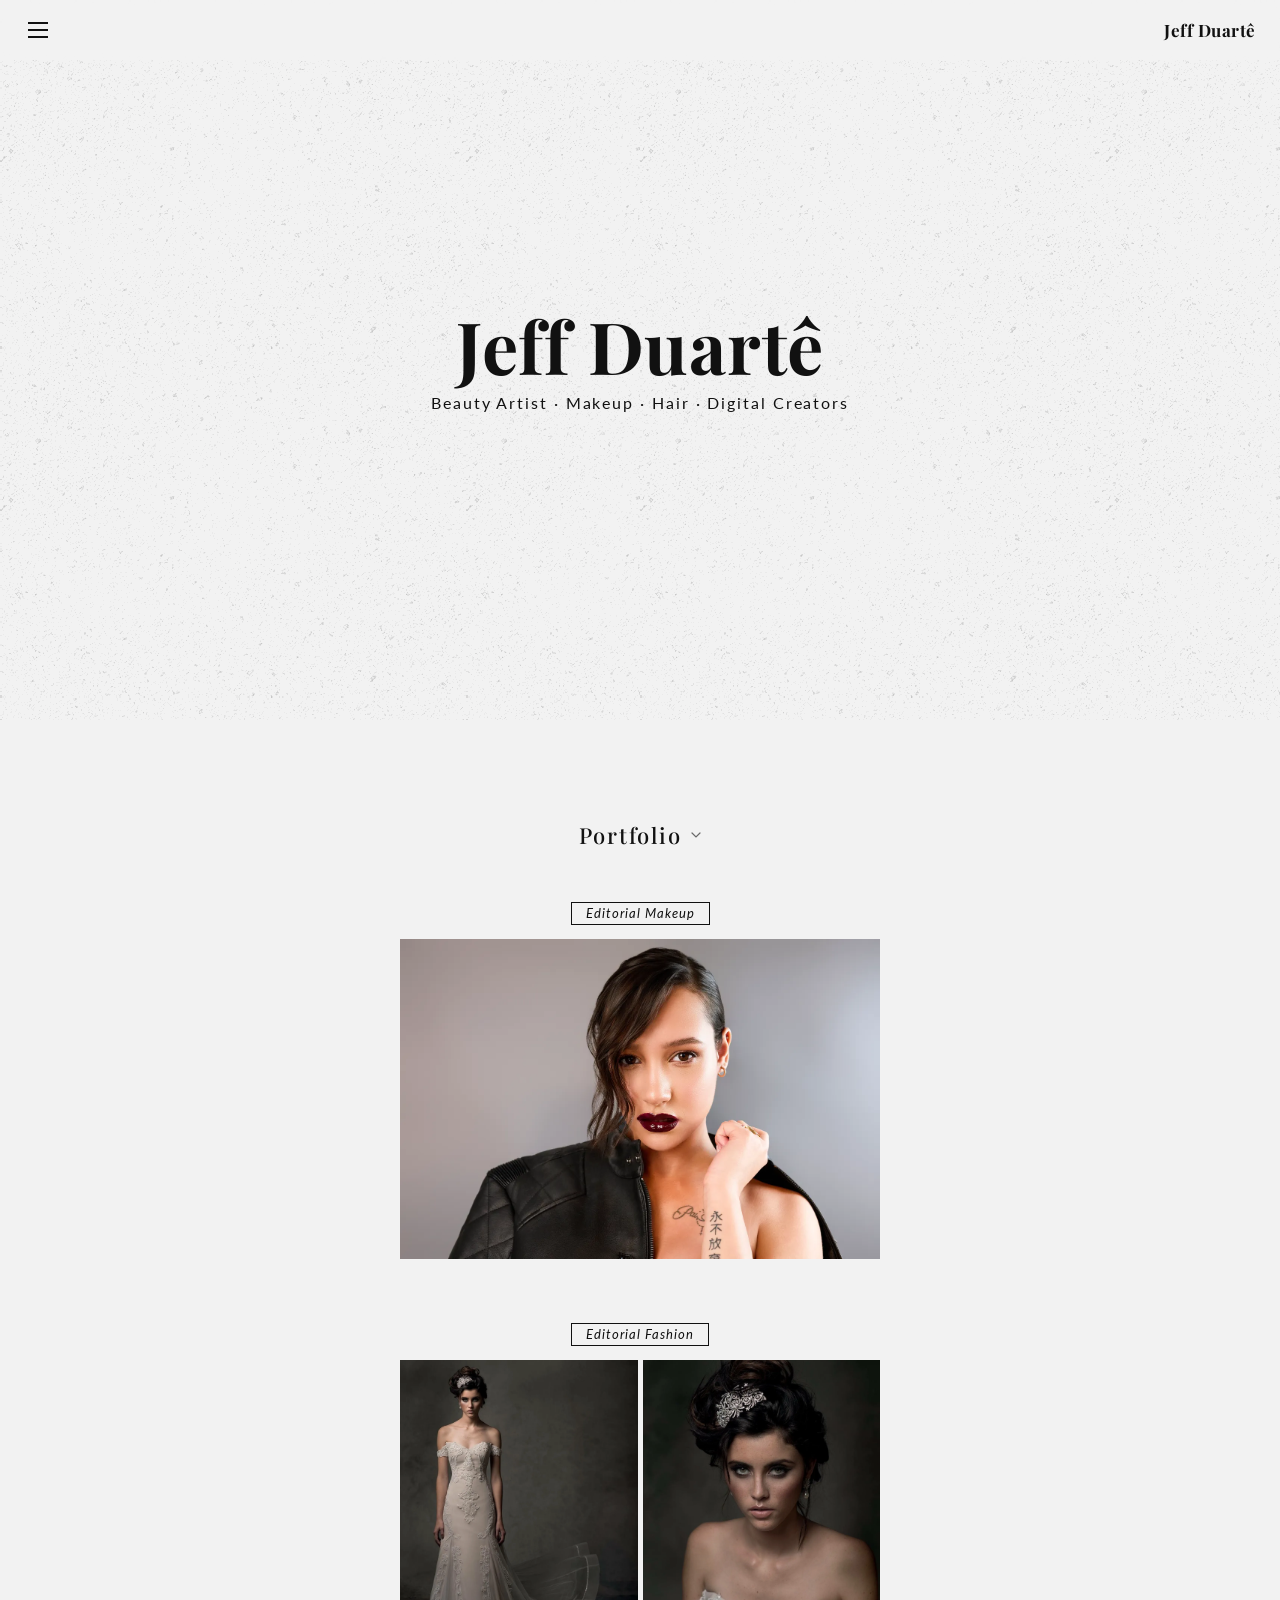
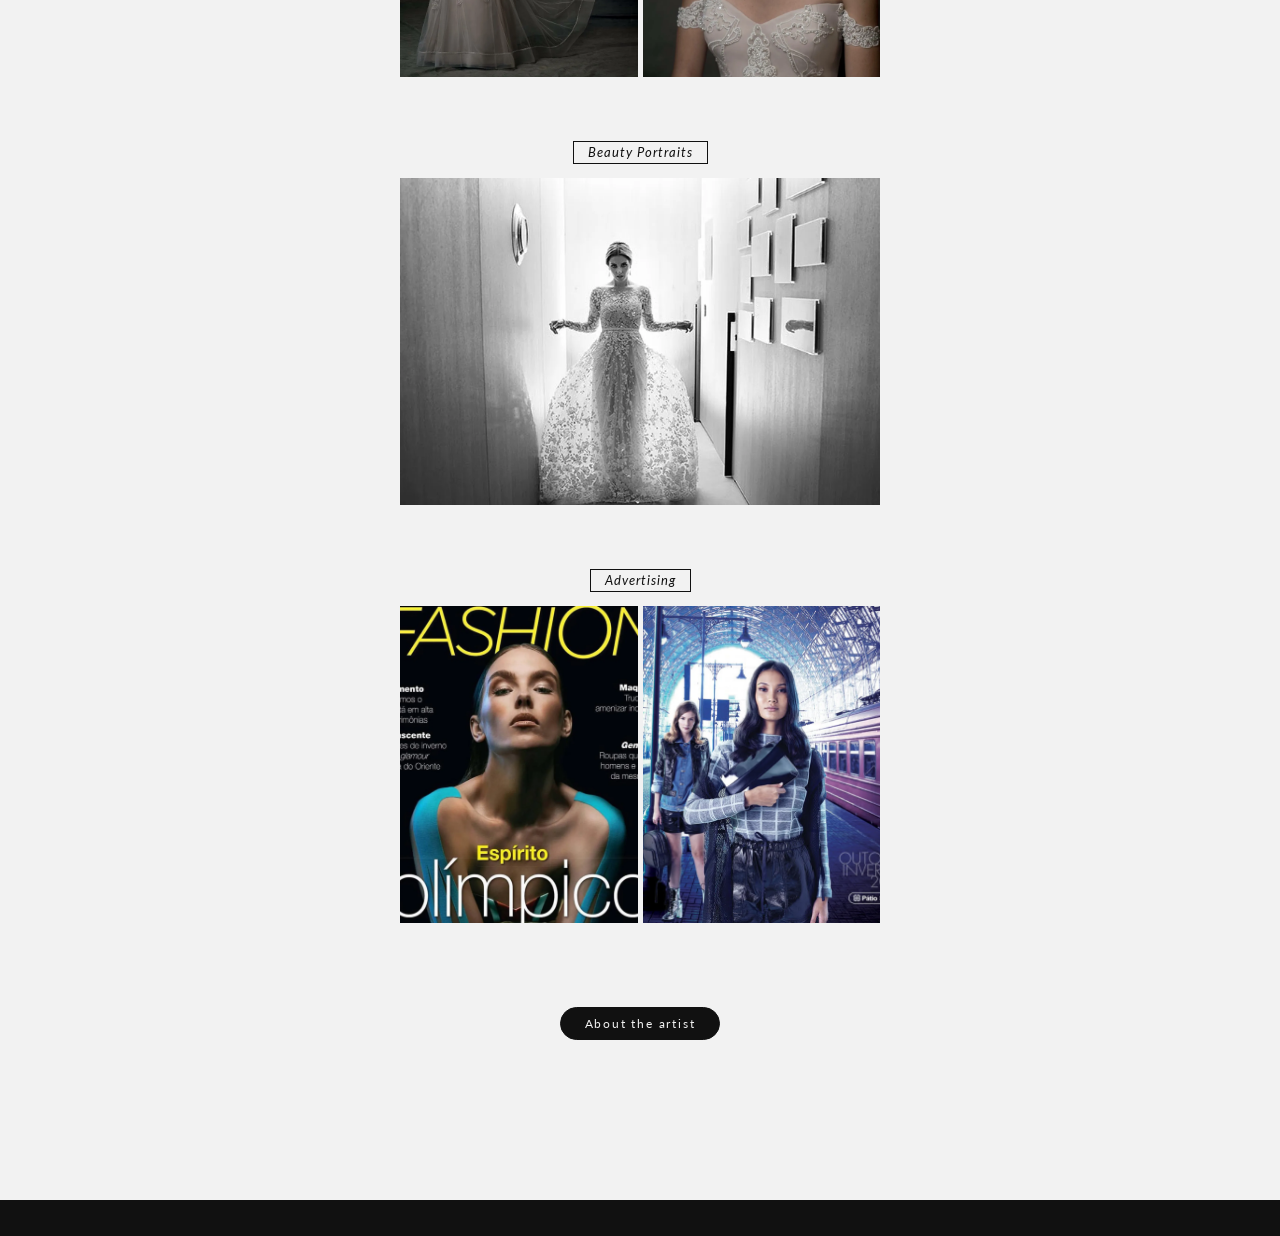
==== index.html @ 473f0773 "primeiro commit correto" ====
<!DOCTYPE html>
<html lang="en">
<head>
<meta charset="UTF-8">
<meta name="viewport" content="width=device-width, initial-scale=1.0">
<title>Jeff Duartê</title>
<link rel="preconnect" href="https://fonts.googleapis.com">
<link rel="preconnect" href="https://fonts.gstatic.com" crossorigin>
<link href="https://fonts.googleapis.com/css2?family=Playfair+Display:wght@500;700&family=Lato:ital,wght@0,300;0,400;1,400&display=swap" rel="stylesheet">
<link rel="stylesheet" href="style.css">
<link rel="icon" href="assets/img/icon/favicon.svg" type="image/svg+xml">
<link rel="icon" href="assets/img/icon/favicon.png" type="image/png">
<link rel="apple-touch-icon" href="assets/img/icon/favicon-180.png">
</head>
<body>

<!-- NAV -->
<nav>
  <div class="nav-left">
    <button class="hamburger" id="hamburgerBtn" aria-label="Menu">
      <span></span><span></span><span></span>
    </button>
    <div class="dropdown" id="dropdown">
      <a href="#home">Portfolio</a>
      <a href="contact.html#biography">Biography</a>
      <a href="contact.html#contact">Contact</a>
    </div>
  </div>
  <a href="#home" class="nav-logo">Jeff Duartê</a>
</nav>

<!-- HERO -->
<section class="hero" id="home">
  <div class="hero-inner">
    <h1 class="hero-name">Jeff Duartê</h1>
    <p class="hero-sub">Beauty Artist · Makeup · Hair · Digital Creators</p>
  </div>
</section>

<!-- PORTFOLIO -->
<section class="portfolio">

  <div class="portfolio-header">
    <span class="portfolio-title">
      Portfolio
      <svg viewBox="0 0 10 6" fill="none" xmlns="http://www.w3.org/2000/svg">
        <path d="M1 1L5 5L9 1" stroke="#111111" stroke-width="1.2" stroke-linecap="round"/>
      </svg>
    </span>
  </div>

  <div class="portfolio-content" id="portfolioContent">

    <!-- Editorial-makeup -->
    <div class="cat-block">
      <div class="cat-label">
        <a href="category.html#editorial-makeup"><span>Editorial Makeup</span></a>
      </div>
      <a href="category.html#editorial-makeup" class="img-link">
        <div class="grid-single">
          <img src="assets/img/Editorial-makeup/Editorial-makeup-12.webp" alt="Editorial-makeup">
        </div>
      </a>
    </div>

    <!-- Editorial-fashion -->
    <div class="cat-block">
      <div class="cat-label">
        <a href="category.html#editorial-fashion"><span>Editorial Fashion</span></a>
      </div>
      <a href="category.html#editorial-fashion" class="img-link">
        <div class="grid-two">
          <img src="assets/img/Editorial-fashion/Editorial-fashion-25.webp" alt="Editorial-fashion 1">
          <img src="assets/img/Editorial-fashion/Editorial-fashion-26.webp" alt="Editorial-fashion 2">
        </div>
      </a>
    </div>

    <!-- Beauty-portraits -->
    <div class="cat-block">
      <div class="cat-label">
        <a href="category.html#beauty-portraits"><span>Beauty Portraits</span></a>
      </div>
      <a href="category.html#beauty-portraits" class="img-link">
        <div class="grid-single">
          <img src="assets/img/Beauty-portraits/Beauty-portraits-3.webp" alt="Beauty-portraits">
        </div>
      </a>
    </div>

    <!-- Advertising -->
    <div class="cat-block">
      <div class="cat-label">
        <a href="category.html#advertising"><span>Advertising</span></a>
      </div>
      <a href="category.html#advertising" class="img-link">
        <div class="grid-two">
          <img src="assets/img/Advertising/Advertising-1.webp" alt="Advertising 1">
          <img src="assets/img/Advertising/Advertising-10.webp" alt="Advertising 2">
        </div>
      </a>
    </div>

  </div><!-- end portfolio-content -->

  <!-- About the artist -->
  <div class="about-btn-wrap">
    <a href="contact.html#biography" class="about-btn">About the artist</a>
  </div>

</section>

<!-- FOOTER BAR -->
<footer class="footer-bar">
</footer>

<script src="main.js"></script>
<script src="https://identity.netlify.com/v1/netlify-identity-widget.js"></script>
<script>
  if (window.netlifyIdentity) {
    window.netlifyIdentity.on("init", user => {
      if (!user) {
        window.netlifyIdentity.on("login", () => {
          document.location.href = "/admin/";
        });
      }
    });
  }
</script>
</body>
</html>
---- style.css ----
*, *::before, *::after { box-sizing: border-box; margin: 0; padding: 0; }

html, body {
  font-family: 'Lato', sans-serif;
}

body {
  background-color: #f2f2f2;
  overflow-x: hidden;
  position: relative;
  display: flex;
  flex-direction: column;
}

.hero::before {
  content: '';
  position: absolute;
  inset: 0;
  background-image: url("assets/img/texture/texturedark.png");
  background-repeat: repeat;
  background-size: 640px 960px;
  opacity: 0.5;
  pointer-events: none;
  z-index: 0;
}

nav {
  position: fixed;
  top: 0; left: 0; right: 0;
  z-index: 100;
  display: flex;
  align-items: center;
  justify-content: space-between;
  padding: 18px 24px;
  background: rgba(242,242,242,0.9);
  backdrop-filter: blur(6px);
}

.hamburger {
  display: flex;
  flex-direction: column;
  gap: 5px;
  cursor: pointer;
  background: none;
  border: none;
  padding: 4px;
}

.hamburger span {
  display: block;
  width: 20px;
  height: 2px;
  background: #111111;
}

.nav-logo {
  font-family: 'Playfair Display', serif;
  font-size: 17px;
  font-weight: 700;
  letter-spacing: 0.03em;
  color: #111111;
  text-decoration: none;
}


.nav-left {
  position: relative;
}

.dropdown {
  position: absolute;
  top: calc(100% + 4px);
  left: 0;
  background: rgba(242,242,242,0.97);
  backdrop-filter: blur(8px);
  border: 1px solid #ddd;
  min-width: 160px;
  padding: 8px 0;
  opacity: 0;
  pointer-events: none;
  transform: translateY(-6px);
  transition: opacity 0.22s ease, transform 0.22s ease;
  z-index: 200;
}

.dropdown.open {
  opacity: 1;
  pointer-events: all;
  transform: translateY(0);
}

.dropdown a {
  display: block;
  font-family: 'Lato', sans-serif;
  font-size: 12px;
  font-weight: 400;
  letter-spacing: 0.15em;
  text-transform: uppercase;
  color: #111111;
  text-decoration: none;
  padding: 11px 20px;
  transition: background 0.2s, color 0.2s;
}

.dropdown a:hover {
  background: #111111;
  color: #f2f2f2;
}


.hero {
  position: relative;
  z-index: 1;
  height: 80svh;
  display: flex;
  align-items: center;
  justify-content: center;
  text-align: center;
  background-color: #f2f2f2;
  overflow: hidden;
}

.hero-inner {
  position: relative;
  z-index: 1;
  display: flex;
  flex-direction: column;
  align-items: center;
  gap: 8px;
  animation: fadeUp 1.4s cubic-bezier(0.16, 1, 0.3, 1) both;
}

.hero-name {
  font-family: 'Playfair Display', serif;
  font-size: clamp(42px, 11vw, 72px);
  font-weight: 700;
  letter-spacing: 0.01em;
  line-height: 1;
  color: #111111;
}

.hero-sub {
  font-family: 'Lato', sans-serif;
  font-size: clamp(13px, 3.8vw, 16px);
  font-weight: 400;
  letter-spacing: 0.12em;
  color: #111111;
  margin-top: 4px;
}

@keyframes fadeUp {
  from { opacity: 0; transform: translateY(18px); }
  to   { opacity: 1; transform: translateY(0); }
}

.portfolio {
  position: relative;
  z-index: 1;
  padding: 80px 0 80px;
}

.portfolio-header {
  text-align: center;
  margin-bottom: 52px;
}

.portfolio-title {
  font-family: 'Playfair Display', serif;
  font-size: clamp(16px, 4.2vw, 22px);
  font-weight: 500;
  letter-spacing: 0.08em;
  color: #111111;
  display: inline-flex;
  align-items: center;
  gap: 10px;
  cursor: pointer;
}

.portfolio-title svg {
  width: 10px;
  height: 10px;
  opacity: 0.6;
  transition: transform 0.35s ease;
}

.portfolio-title.collapsed svg {
  transform: rotate(-90deg);
}

.portfolio-content {
  overflow: hidden;
  max-height: 5000px;
  transition: max-height 0.5s ease, opacity 0.4s ease;
  opacity: 1;
}

.portfolio-content.collapsed {
  max-height: 0;
  opacity: 0;
}

.cat-block {
  margin-bottom: 52px;
  padding: 0 20px;
  max-width: 480px;
  margin-left: auto;
  margin-right: auto;
}

.cat-label a {
  text-decoration: none;
}

.cat-label {
  text-align: center;
  margin-bottom: 14px;
}

.cat-label span {
  display: inline-block;
  font-family: 'Lato', sans-serif;
  font-size: 12.5px;
  font-weight: 400;
  font-style: italic;
  letter-spacing: 0.08em;
  color: #111111;
  border: 1px solid #111111;
  padding: 3px 14px;
  cursor: pointer;
  transition: background 0.25s, color 0.25s;
}

.cat-label span:hover {
  background: #111111;
  color: #f2f2f2;
}

.grid-single img {
  width: 100%;
  display: block;
  object-fit: cover;
}

.grid-two {
  display: grid;
  grid-template-columns: 1fr 1fr;
  gap: 5px;
}

.grid-two img {
  width: 100%;
  display: block;
  object-fit: cover;
  aspect-ratio: 3/4;
}

.img-link {
  display: block;
  text-decoration: none;
  cursor: pointer;
}

.img-link img {
  transition: opacity 0.25s ease;
}

.img-link:hover img {
  opacity: 0.85;
}

.about-btn-wrap {
  text-align: center;
  padding: 20px 0 60px;
}

.about-btn {
  display: inline-block;
  font-family: 'Lato', sans-serif;
  font-size: 12px;
  font-weight: 400;
  letter-spacing: 0.15em;
  color: #f2f2f2;
  background: #111111;
  border: 1px solid #111111;
  padding: 8px 24px;
  text-decoration: none;
  border-radius: 20px;
  transition: background 0.25s, color 0.25s;
}

.about-btn:hover {
  background: #f2f2f2;
  color: #111111;
}

.footer-bar {
  background: #111111;
  height: 36px;
  width: 100%;
  display: flex;
  align-items: center;
  justify-content: center;
  position: relative;
  z-index: 1;
  margin-top: auto;
}

@media (min-width: 768px) {
  .portfolio { padding: 100px 0 100px; }
  .cat-block { padding: 0 40px; max-width: 560px; margin-bottom: 64px; }
}

body {
  opacity: 0;
  transition: opacity 0.3s ease;
}

body.page-loaded {
  opacity: 1;
}

body.fade-out {
  opacity: 0;
}
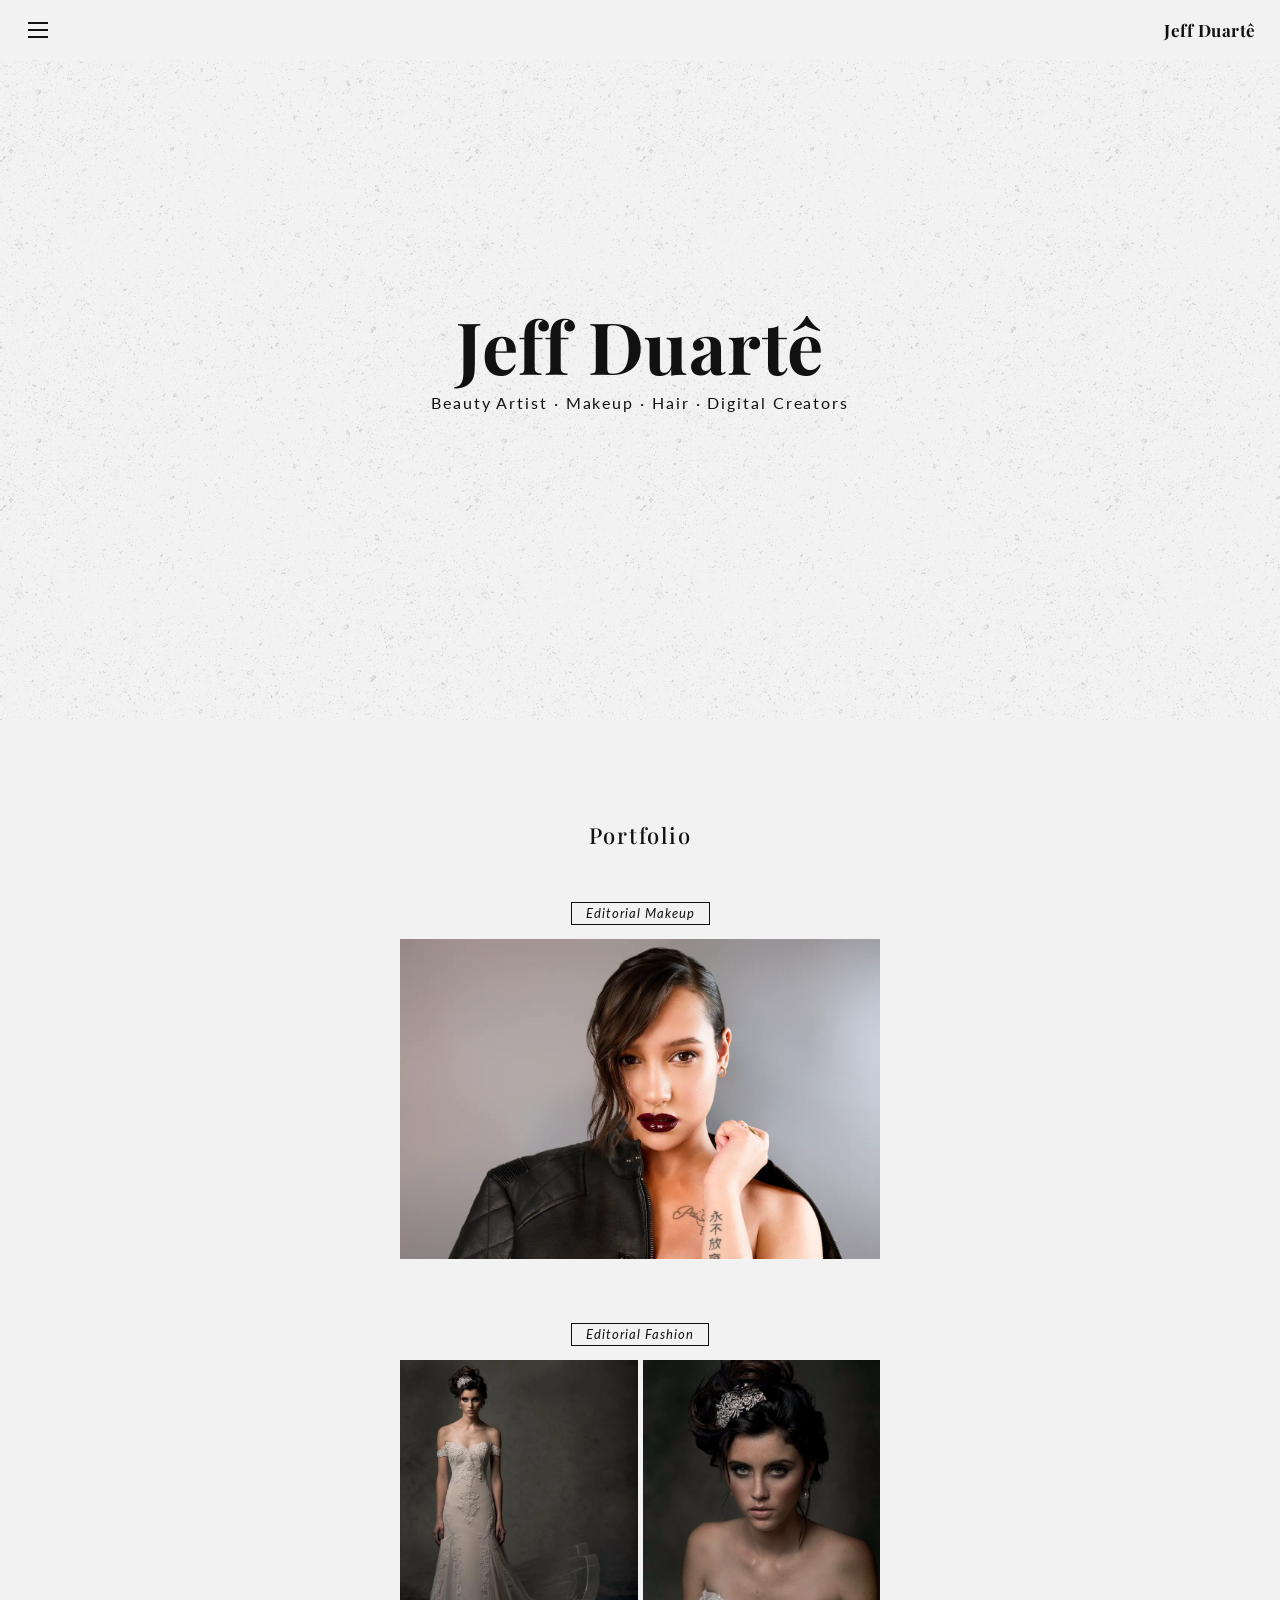
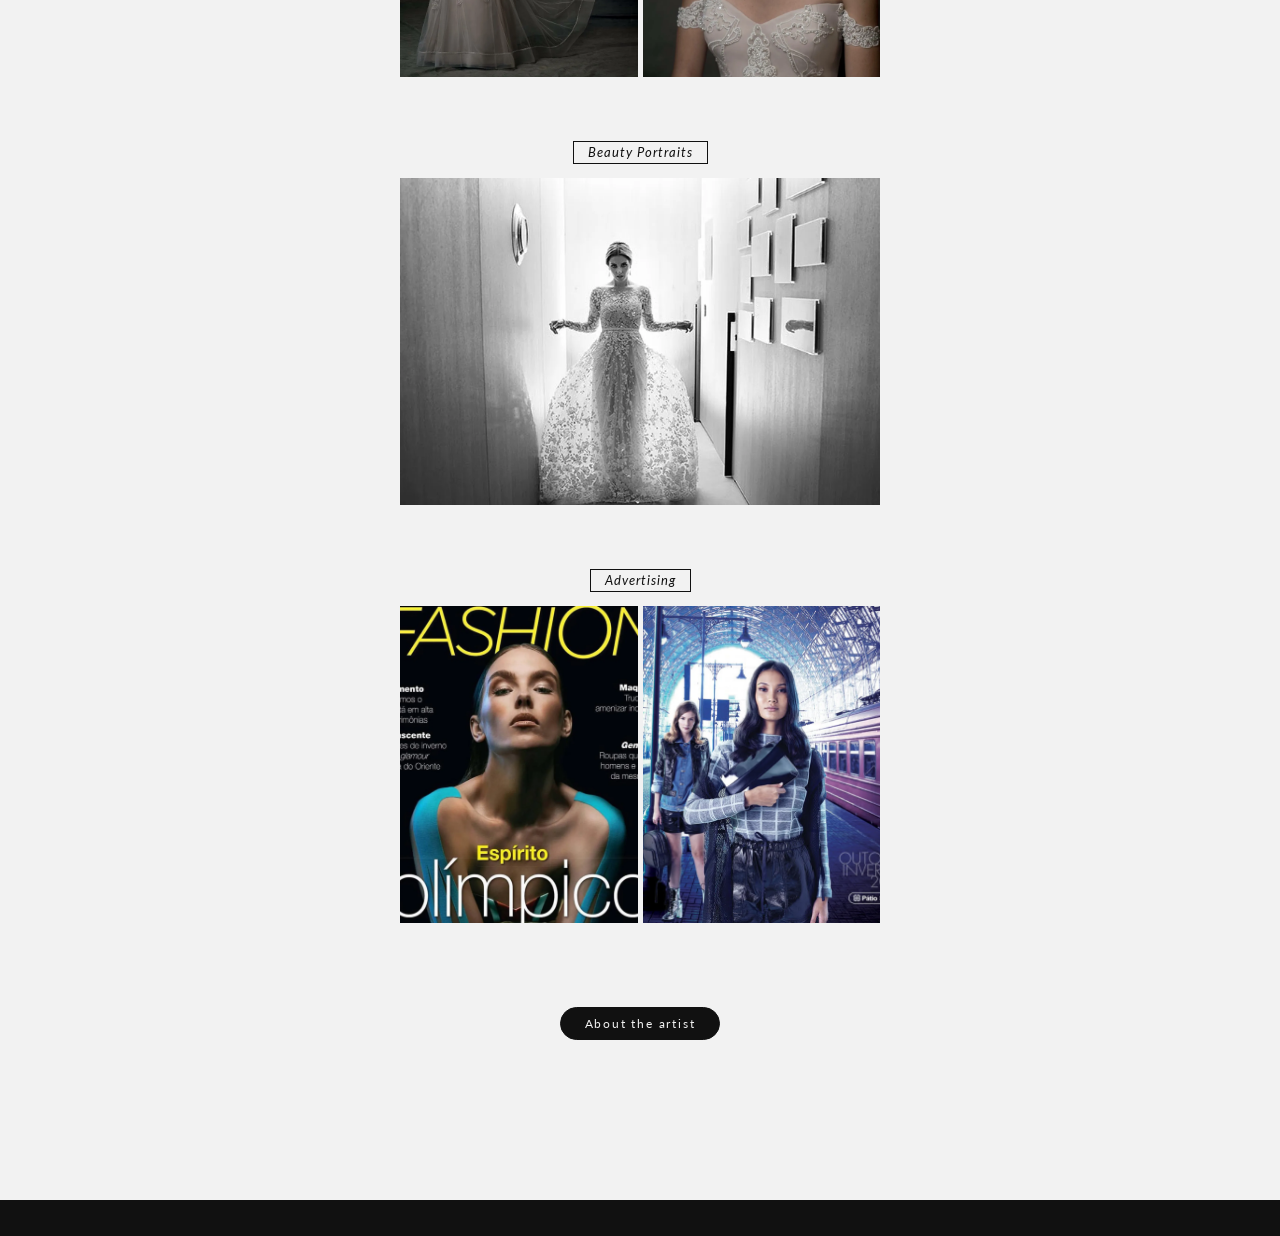
==== commit f04f7feb: "feat: remove portfolio toggle, add anchor ids, update contact layout, fix mobile nav" ====
--- a/index.html
+++ b/index.html
@@ -21,7 +21,7 @@
       <span></span><span></span><span></span>
     </button>
     <div class="dropdown" id="dropdown">
-      <a href="#home">Portfolio</a>
+      <a href="#portfolio">Portfolio</a>
       <a href="contact.html#biography">Biography</a>
       <a href="contact.html#contact">Contact</a>
     </div>
@@ -38,14 +38,11 @@
 </section>
 
 <!-- PORTFOLIO -->
-<section class="portfolio">
+<section class="portfolio" id="portfolio">
 
   <div class="portfolio-header">
     <span class="portfolio-title">
       Portfolio
-      <svg viewBox="0 0 10 6" fill="none" xmlns="http://www.w3.org/2000/svg">
-        <path d="M1 1L5 5L9 1" stroke="#111111" stroke-width="1.2" stroke-linecap="round"/>
-      </svg>
     </span>
   </div>
 
--- a/style.css
+++ b/style.css
@@ -176,29 +176,6 @@
   cursor: pointer;
 }
 
-.portfolio-title svg {
-  width: 10px;
-  height: 10px;
-  opacity: 0.6;
-  transition: transform 0.35s ease;
-}
-
-.portfolio-title.collapsed svg {
-  transform: rotate(-90deg);
-}
-
-.portfolio-content {
-  overflow: hidden;
-  max-height: 5000px;
-  transition: max-height 0.5s ease, opacity 0.4s ease;
-  opacity: 1;
-}
-
-.portfolio-content.collapsed {
-  max-height: 0;
-  opacity: 0;
-}
-
 .cat-block {
   margin-bottom: 52px;
   padding: 0 20px;
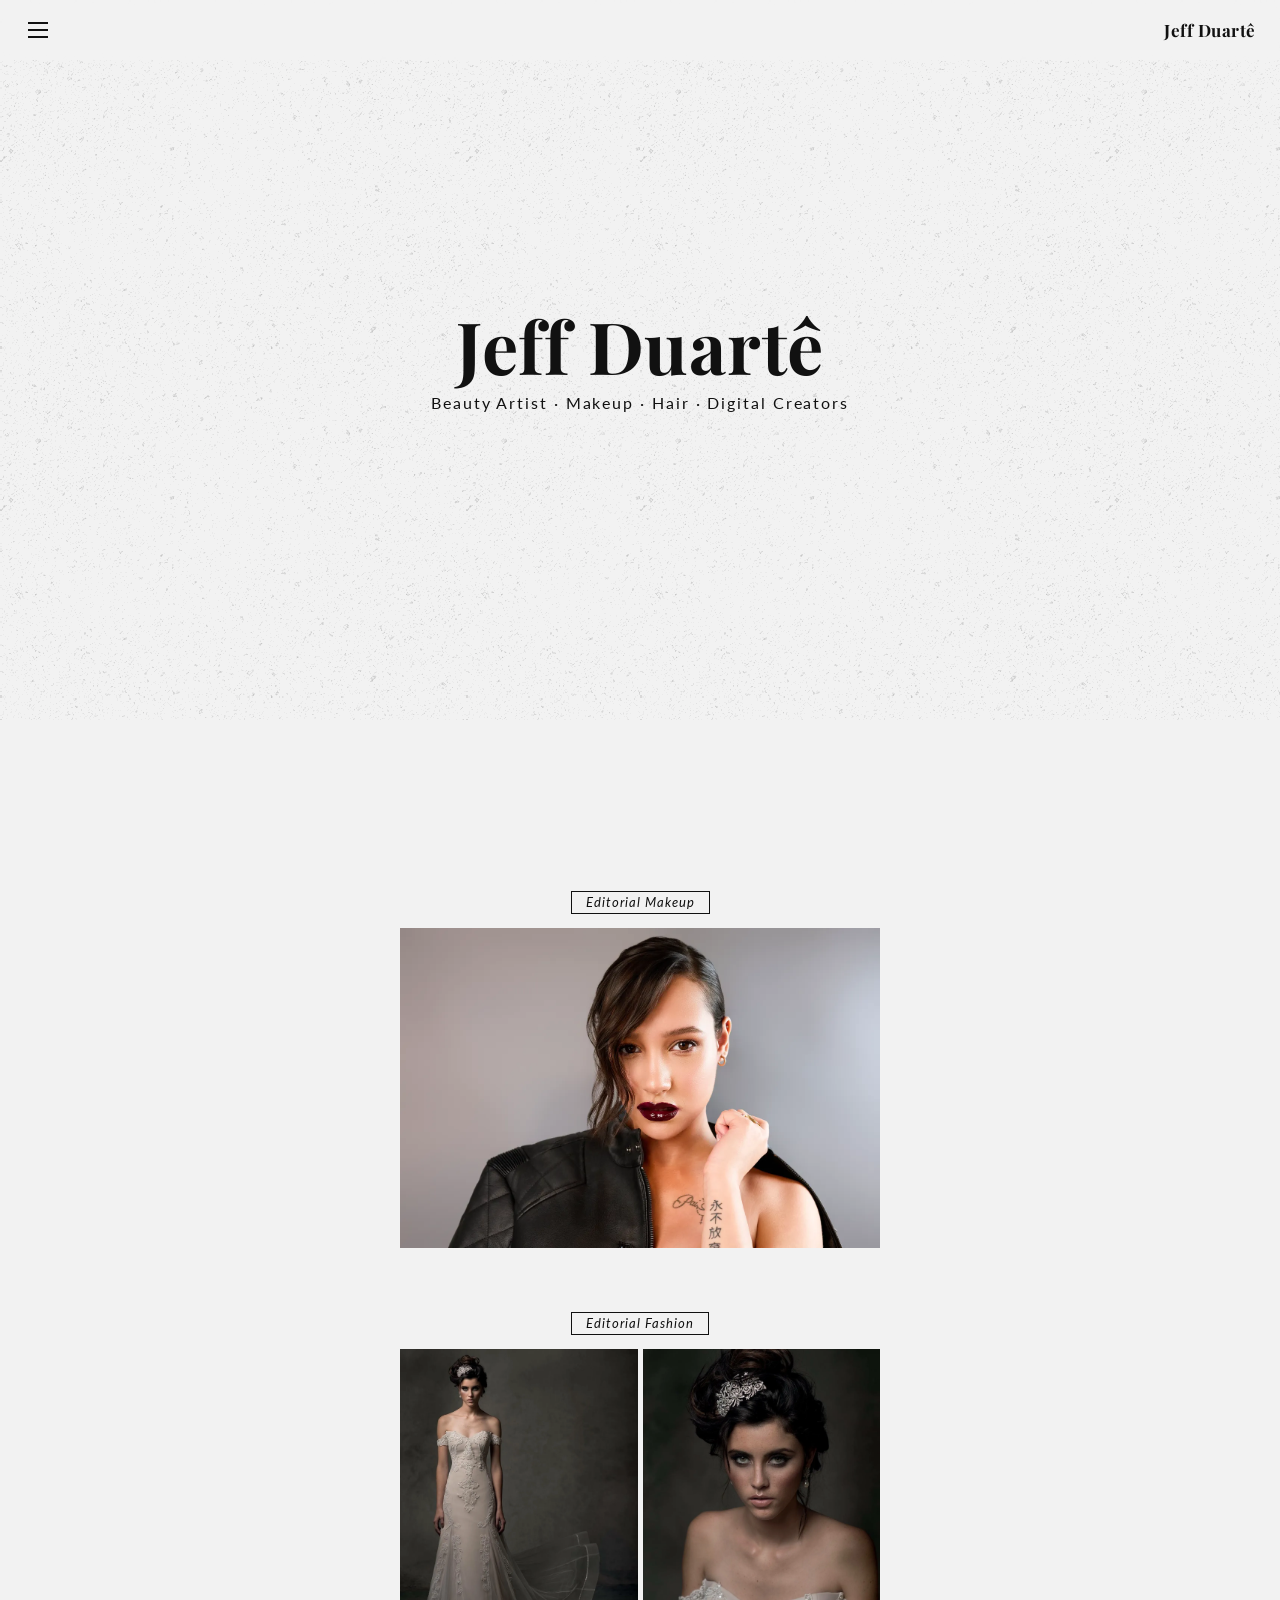
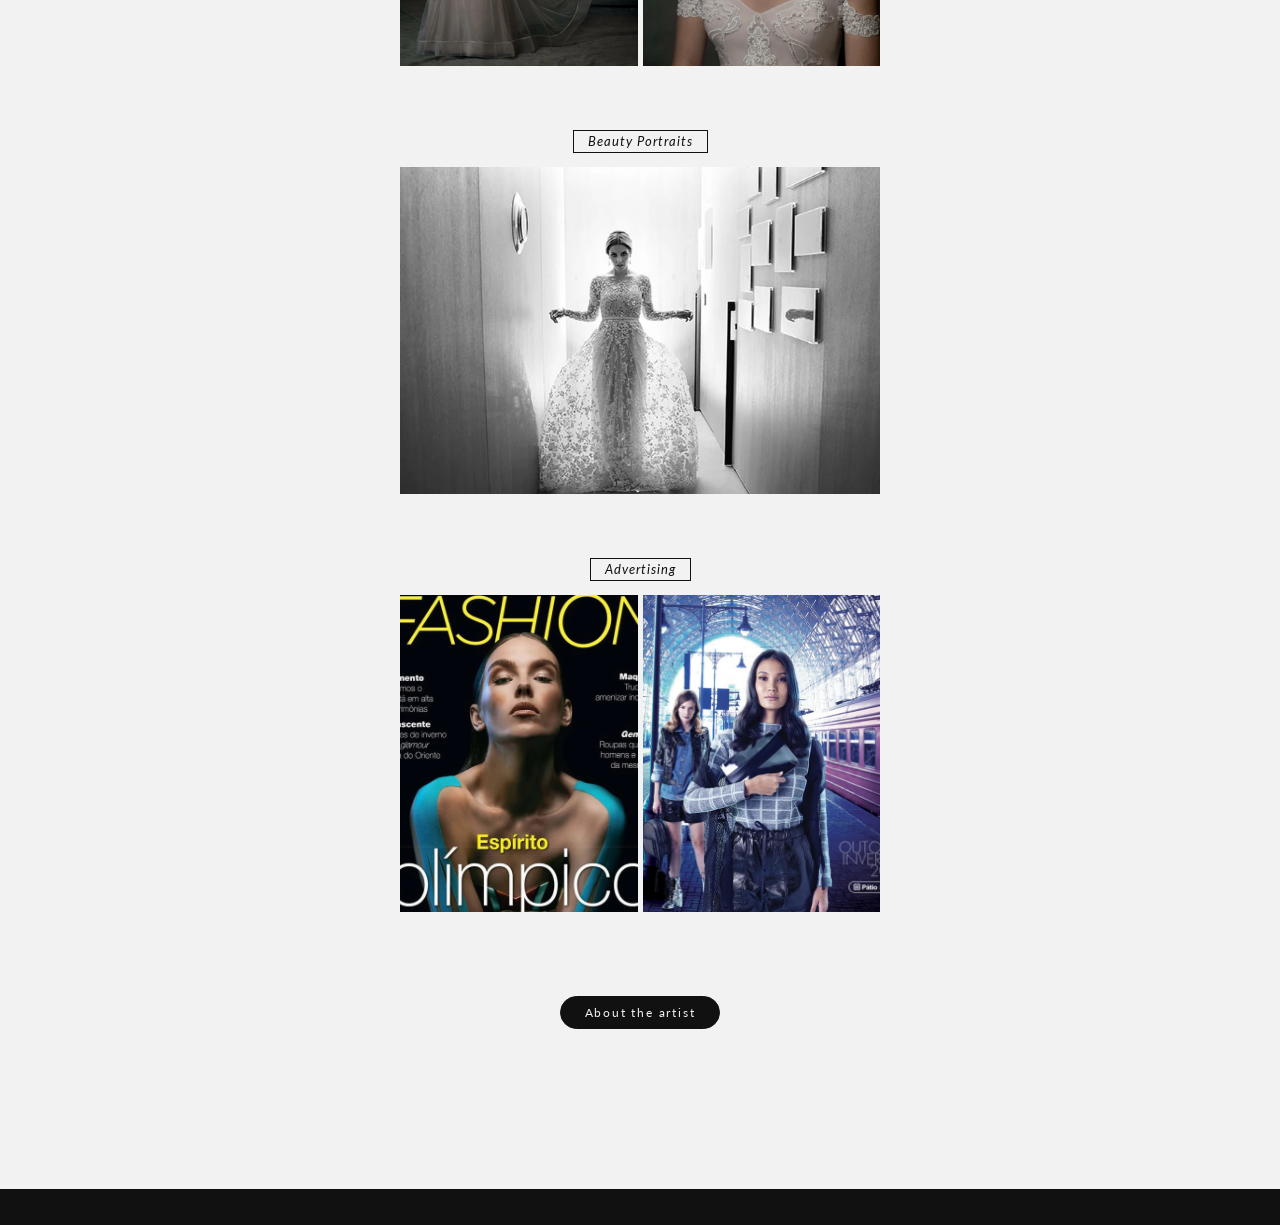
==== commit f5f715d8: "fix: phone copy, email target blank, fade-out" ====
--- a/index.html
+++ b/index.html
@@ -42,7 +42,6 @@
 
   <div class="portfolio-header">
     <span class="portfolio-title">
-      Portfolio
     </span>
   </div>
 
